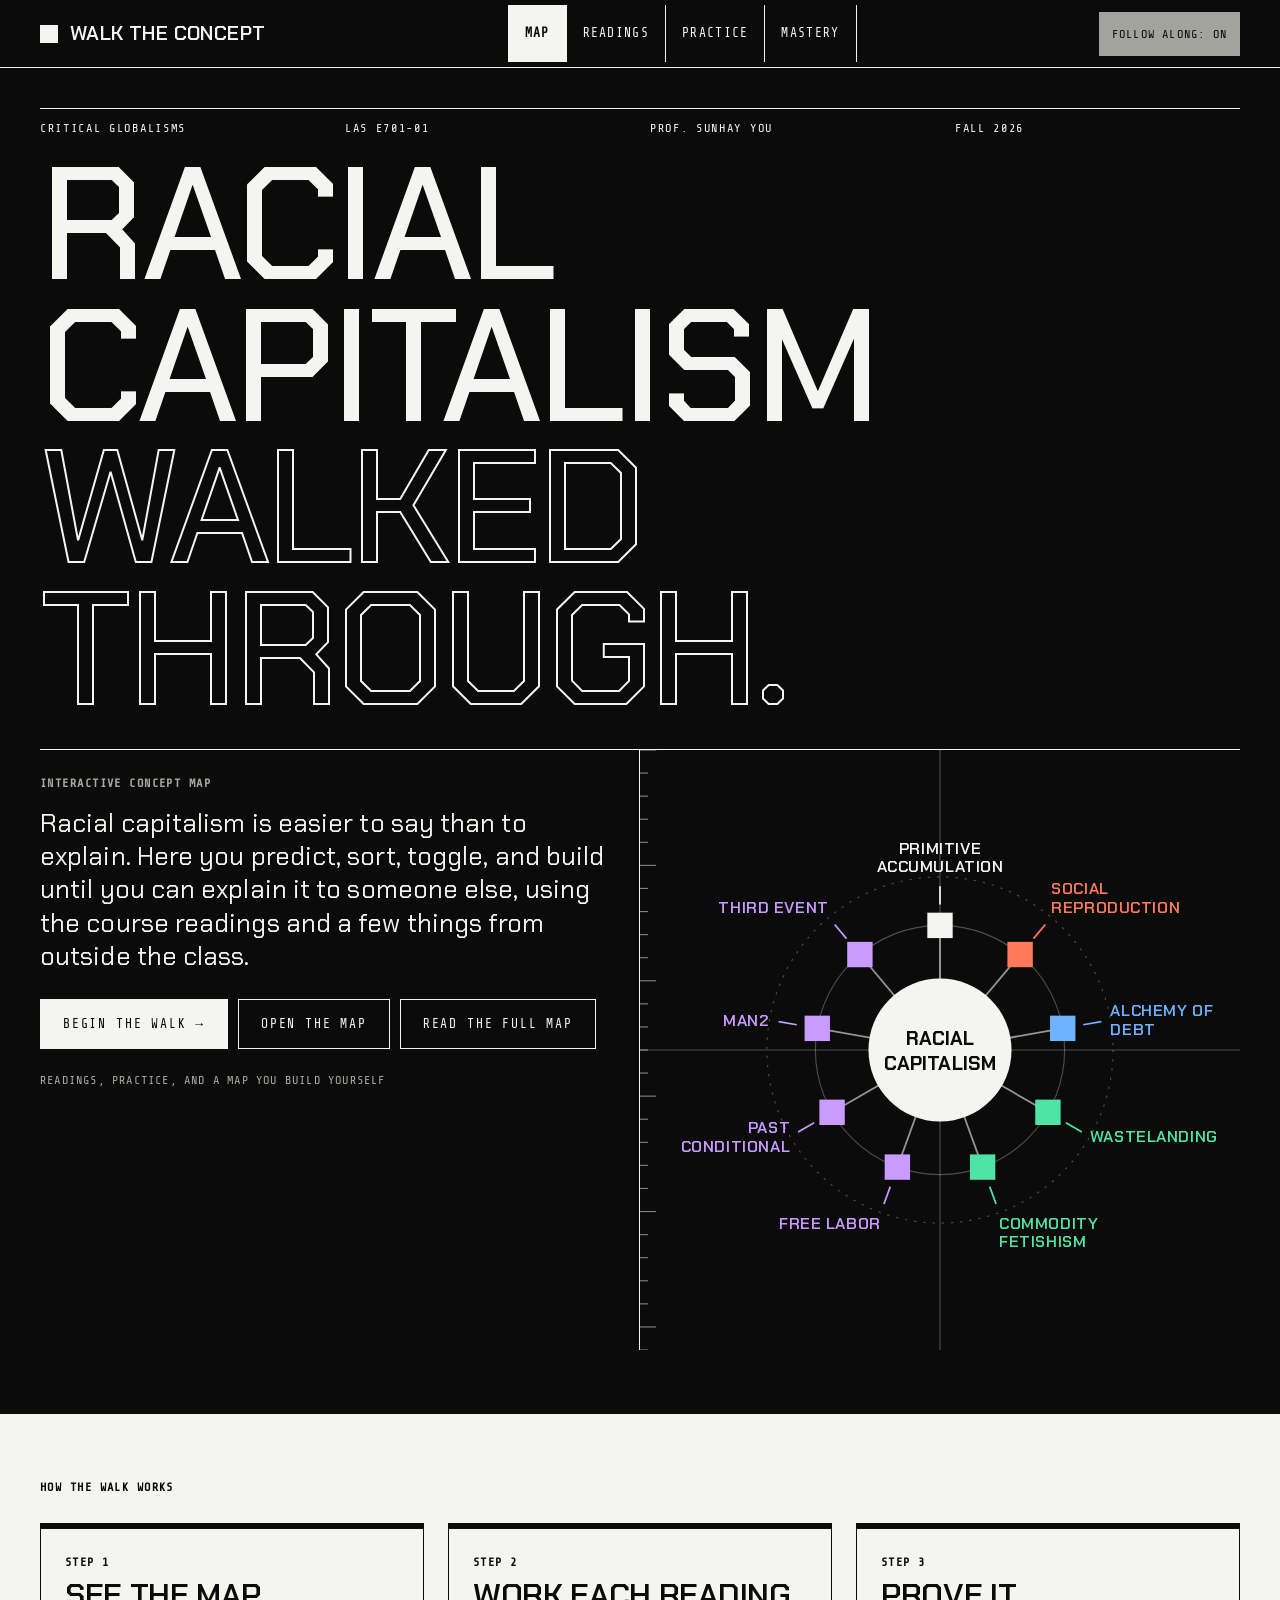
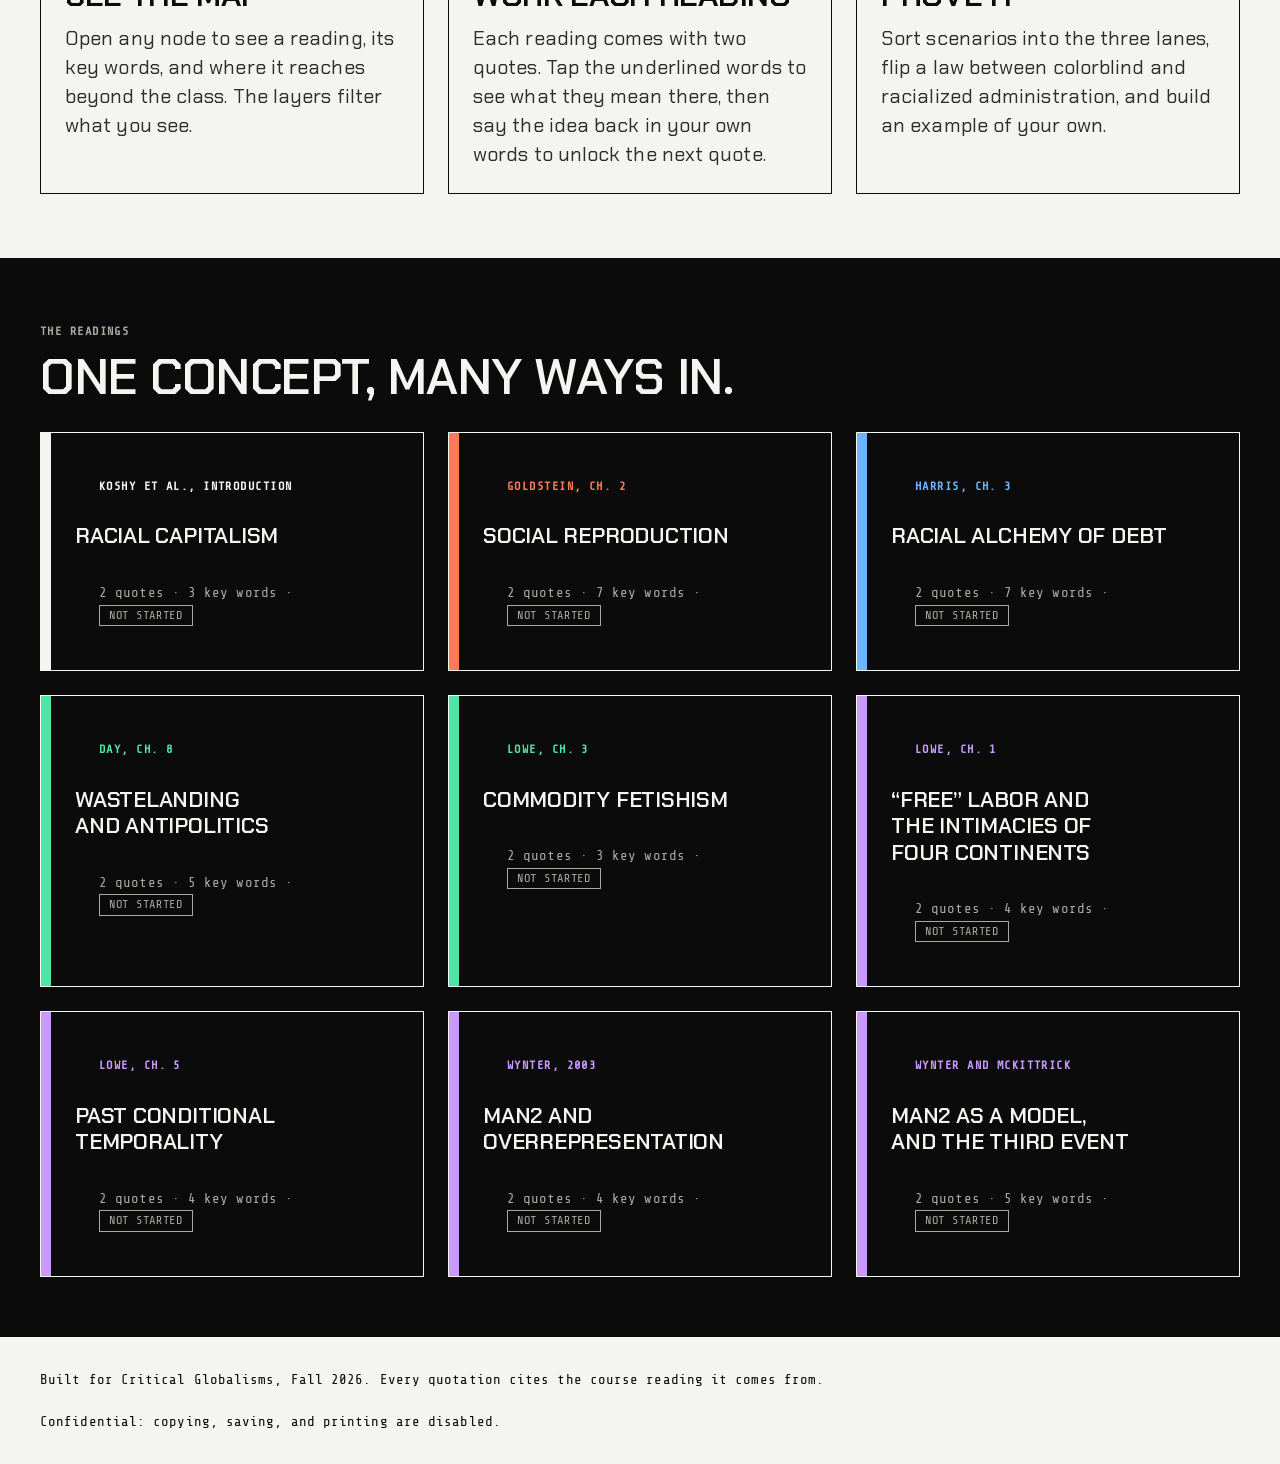
==== docs/index.html @ 7230ef7c "Start fresh on every visit: session-only progress, cache-busted assets Co-Authored-By: Claude Sonnet" ====
<!doctype html>
<html lang="en">
<head>
<meta charset="utf-8">
<meta name="viewport" content="width=device-width,initial-scale=1">
<title>Walk the Concept: Racial Capitalism</title>
<meta name="robots" content="noindex,nofollow,noarchive">
<meta http-equiv="Cache-Control" content="no-cache, must-revalidate">
<meta name="description" content="An interactive concept map of racial capitalism across the readings from Critical Globalisms.">
<link rel="preconnect" href="https://fonts.googleapis.com">
<link rel="preconnect" href="https://fonts.gstatic.com" crossorigin>
<link href="https://fonts.googleapis.com/css2?family=Chakra+Petch:wght@400;500;600;700&family=Share+Tech+Mono&display=swap" rel="stylesheet">
<link rel="stylesheet" href="styles.css?v=202610191956">
</head>
<body>
<a class="skip" href="#main">Skip to content</a>
<div id="app"></div>
<div id="popwrap"></div>
<script src="data.js?v=202610191956"></script>
<script src="app.js?v=202610191956"></script>
</body>
</html>
---- docs/styles.css ----
:root{
  --bg:#F3EFE6; --ink:#1F1B16; --muted:#6B655B; --card:#FDFBF6; --rule:#D8D0BF; --gold:#D9CBB0;
  --reproduced:#A8432D; --renewed:#1F4E79; --hidden:#2F6B57; --natural:#5B3A66; --concept:#1F1B16;
  --serif:'Newsreader',Georgia,'Times New Roman',serif; --sans:'Inter',system-ui,-apple-system,'Segoe UI',sans-serif;
}
*{box-sizing:border-box}
html{scroll-behavior:smooth}
body{margin:0;background:var(--bg);color:var(--ink);font-family:var(--serif);font-size:19px;line-height:1.55;-webkit-font-smoothing:antialiased}
button{font-family:var(--sans);cursor:pointer}
a{color:inherit}
.label{font-family:var(--sans);font-weight:600;font-size:12px;letter-spacing:.1em;text-transform:uppercase;color:var(--muted)}
.muted{color:var(--muted)}
.sans{font-family:var(--sans)}
.wrap{max-width:1360px;margin:0 auto;padding:0 40px}

/* nav */
.nav{display:flex;align-items:center;justify-content:space-between;gap:24px;padding:20px 40px;max-width:1360px;margin:0 auto}
.logo{display:flex;align-items:center;gap:12px;font-weight:600;font-size:26px;text-decoration:none;color:var(--ink)}
.logo i{width:24px;height:24px;border-radius:50%;background:var(--ink);display:block}
.links{display:flex;gap:34px;font-family:var(--sans);font-weight:500;font-size:16px}
.links a{text-decoration:none;padding-bottom:5px;border-bottom:3px solid transparent;color:var(--ink)}
.links a.on{font-weight:600;border-bottom-color:var(--ink)}
.prog{display:flex;align-items:center;gap:10px;font-family:var(--sans);font-weight:500;font-size:14px;color:var(--muted)}
.prog .bar{width:110px;height:8px;border-radius:8px;background:var(--rule);overflow:hidden}
.prog .bar b{display:block;height:100%;background:var(--ink);border-radius:8px;transition:width .4s}
.byline{background:var(--rule)}
.byline .in{max-width:1360px;margin:0 auto;padding:12px 40px;display:flex;justify-content:space-between;gap:20px;flex-wrap:wrap;font-family:var(--sans);font-size:13px;color:var(--muted)}
.byline .in span:first-child{font-weight:600;letter-spacing:.1em;text-transform:uppercase}

/* buttons, pills */
.btn{display:inline-flex;align-items:center;justify-content:center;gap:8px;padding:13px 24px;border-radius:100px;border:2px solid var(--ink);background:var(--ink);color:var(--bg);font-weight:600;font-size:15px;text-decoration:none;transition:transform .15s,opacity .15s}
.btn:hover{transform:translateY(-1px)}
.btn.out{background:transparent;color:var(--ink)}
.btn[disabled]{background:var(--rule);border-color:var(--rule);color:var(--muted);cursor:not-allowed;transform:none}
.btn.small{padding:9px 16px;font-size:14px}
.pill{display:inline-flex;align-items:center;gap:6px;padding:5px 12px;border-radius:100px;font-family:var(--sans);font-weight:500;font-size:13px;border:1px solid currentColor;background:color-mix(in srgb,currentColor 12%,transparent);color:var(--muted);white-space:nowrap;line-height:1.3}
.pill.solid{background:currentColor}
.pill.solid span{color:#fff}
button.pill{cursor:pointer}
.c-concept{color:var(--concept)}.c-reproduced{color:var(--reproduced)}.c-renewed{color:var(--renewed)}.c-hidden{color:var(--hidden)}.c-natural{color:var(--natural)}
.tag{display:inline-flex;align-items:center;gap:6px;padding:4px 11px;border-radius:100px;font-family:var(--sans);font-weight:500;font-size:12px;color:var(--renewed);background:#E3EAF1;border:1px solid #B9C9DA}
.tag::before{content:'';width:7px;height:7px;border-radius:50%;background:currentColor}

/* generic */
main{min-height:60vh}
.page-h{font-size:clamp(40px,6vw,76px);line-height:1.04;font-weight:600;margin:0}
h2.sec{font-size:clamp(30px,4vw,50px);font-weight:600;line-height:1.1;margin:0}
.card{background:var(--card);border:1px solid var(--rule);border-radius:10px}
.stripe{border-left:8px solid var(--c,#999);border-radius:6px}
footer{background:var(--ink);color:var(--gold);font-family:var(--sans);font-size:14px;padding:32px 0;margin-top:60px}
footer .wrap{display:flex;justify-content:space-between;gap:20px;flex-wrap:wrap}

/* home */
.hero{display:grid;grid-template-columns:1.1fr .9fr;gap:60px;align-items:center;padding:50px 0 70px}
.hero h1{font-size:clamp(48px,7vw,92px);line-height:1;font-weight:600;margin:14px 0 24px}
.hero p.lead{font-size:26px;line-height:1.4;color:var(--muted);margin:0 0 30px;max-width:640px}
.hero .cta{display:flex;gap:14px;flex-wrap:wrap}
.how{background:var(--card);padding:60px 0}
.steps{display:grid;grid-template-columns:repeat(3,1fr);gap:26px;margin-top:26px}
.step{background:var(--bg);border-radius:10px;padding:28px;border-top:6px solid var(--c)}
.step h3{font-size:32px;margin:6px 0 10px;line-height:1.15}
.step p{margin:0;color:var(--muted);font-size:20px;line-height:1.45}
.rgrid{display:grid;grid-template-columns:repeat(3,1fr);gap:22px;margin-top:28px}
.rcard{display:flex;text-decoration:none;color:inherit;background:var(--card);border:1px solid var(--rule);border-radius:8px;overflow:hidden;transition:transform .15s,box-shadow .15s}
.rcard:hover{transform:translateY(-2px);box-shadow:0 10px 26px rgba(0,0,0,.08)}
.rcard i{width:10px;background:var(--c);flex:none}
.rcard div{padding:22px 24px}
.rcard h3{font-size:25px;line-height:1.2;margin:6px 0 10px}

/* mini map art */
.art{aspect-ratio:1;position:relative;background:var(--card);border:1px solid var(--rule);border-radius:14px;overflow:hidden}
.art svg{width:100%;height:100%;display:block}

/* map explorer */
.explorer{display:grid;grid-template-columns:260px 1fr 380px;border-top:1px solid var(--rule);min-height:820px}
.side,.panel{background:var(--card);padding:26px;display:flex;flex-direction:column;gap:16px}
.side{border-right:1px solid var(--rule)}
.panel{border-left:1px solid var(--rule)}
.toggle{display:flex;align-items:center;gap:12px;font-family:var(--sans);font-weight:500;font-size:15px;cursor:pointer;user-select:none}
.toggle input{appearance:none;width:22px;height:22px;border:2px solid var(--ink);border-radius:5px;display:grid;place-content:center;margin:0;cursor:pointer;background:transparent}
.toggle input:checked{background:var(--ink)}
.toggle input:checked::after{content:'\2713';color:var(--bg);font-size:13px;font-weight:700}
.search{width:100%;padding:11px 14px;border:1px solid var(--rule);border-radius:8px;background:var(--bg);font-family:var(--sans);font-size:15px}
.legend{display:flex;flex-direction:column;gap:10px;font-family:var(--sans);font-size:14px}
.legend span{display:flex;align-items:center;gap:10px}
.legend i{width:14px;height:14px;border-radius:50%;background:var(--c)}
.tip{background:rgba(217,203,176,.35);border-radius:8px;padding:16px;font-family:var(--sans);font-size:13.5px;line-height:1.5}
.graph{position:relative;padding:20px;display:flex;align-items:center;justify-content:center}
.gbox{position:relative;width:100%;max-width:800px;aspect-ratio:1}
.gbox svg{position:absolute;inset:0;width:100%;height:100%}
.gnode{position:absolute;transform:translate(-50%,-50%);border-radius:50%;border:0;color:#fff;font-weight:600;font-size:12px;line-height:1.15;text-align:center;display:grid;place-content:center;cursor:pointer;background:var(--c);transition:transform .15s,box-shadow .15s;font-family:var(--sans);padding:0}
.gnode.read{width:8.2%;aspect-ratio:1}
.gnode:hover{transform:translate(-50%,-50%) scale(1.14)}
.gnode.sel{box-shadow:0 0 0 6px rgba(255,255,255,.9),0 0 0 9px var(--c);transform:translate(-50%,-50%) scale(1.25)}
.gnode.dim{opacity:.35}
.gcore{position:absolute;left:50%;top:50%;width:19%;aspect-ratio:1;transform:translate(-50%,-50%);border-radius:50%;background:var(--ink);color:var(--bg);display:grid;place-content:center;text-align:center;font-weight:600;font-size:clamp(14px,2vw,24px);line-height:1.15}
.gkey{position:absolute;padding:5px 13px;border-radius:100px;border:2px solid var(--c);background:var(--card);color:var(--c);font-family:var(--sans);font-weight:500;font-size:clamp(11px,1.15vw,14px);white-space:nowrap;cursor:pointer;transition:background .15s}
.gkey.sel{background:var(--c);color:#fff}
.gkey.hit{outline:3px solid var(--gold);outline-offset:2px}
.gkey:hover{background:color-mix(in srgb,var(--c) 14%,var(--card))}
.gkey.sel:hover{background:var(--c)}
.gout{position:absolute;transform:translate(-50%,-50%);width:3.8%;aspect-ratio:1;border-radius:50%;border:2px dashed var(--c);background:var(--card);color:var(--c);font-family:var(--sans);font-weight:600;font-size:13px;display:grid;place-content:center;cursor:pointer;padding:0}
.gout.small{width:1.9%;border-width:1.5px;opacity:.7;cursor:default}
.gtip{position:absolute;z-index:6;width:min(300px,60%);background:var(--ink);color:var(--bg);border-radius:10px;padding:14px 16px;pointer-events:none;opacity:0;transition:opacity .12s;font-size:15px;line-height:1.4}
.gtip.on{opacity:1}
.gtip .label{color:var(--gold)}
.gtip em{display:block;margin:6px 0}
.gleg{font-family:var(--sans);font-size:12.5px;color:var(--muted);position:absolute;left:20px;bottom:12px;right:20px}
.panel h2{font-size:34px;line-height:1.12;margin:0;font-weight:600}
.panel .def{color:var(--muted);font-size:18px;line-height:1.45;margin:0}
.q{margin:0;padding:14px 16px;border:1px solid color-mix(in srgb,var(--c) 45%,transparent);border-radius:6px;background:var(--bg);color:var(--c);font-style:italic;font-size:17px;line-height:1.45}
.q cite{display:block;font-style:normal;font-family:var(--sans);font-size:12.5px;color:var(--muted);margin-top:6px}
.chips{display:flex;flex-wrap:wrap;gap:8px}
.out{display:flex;gap:12px;align-items:flex-start}
.out b{flex:none;width:28px;height:28px;border-radius:50%;border:2px dashed var(--c);color:var(--c);font-family:var(--sans);font-size:13px;display:grid;place-content:center}
.out strong{font-family:var(--sans);font-size:15px;display:block}
.out span{font-family:var(--sans);font-size:13px;color:var(--muted);line-height:1.4;display:block}
.panel .row{display:flex;gap:10px;flex-wrap:wrap}
.panel .row .btn{flex:1;white-space:nowrap}

/* popover */
.pop{position:fixed;z-index:50;max-width:340px;background:var(--ink);color:var(--bg);border-radius:12px;padding:18px 20px;box-shadow:0 18px 40px rgba(0,0,0,.3);font-size:18px;line-height:1.4}
.pop .label{color:var(--gold);display:block;margin-bottom:6px}
.pop button{margin-top:12px}

/* reading walkthrough */
.walk{display:grid;grid-template-columns:290px 1fr 360px;border-top:1px solid var(--rule)}
.stepper{background:var(--card);border-right:1px solid var(--rule);padding:26px;display:flex;flex-direction:column;gap:6px}
.stepper a{display:flex;align-items:center;gap:12px;padding:9px 10px;border-radius:8px;text-decoration:none;font-family:var(--sans);font-size:15px;color:var(--muted)}
.stepper a.on{background:var(--bg);color:var(--ink);font-weight:600}
.stepper i{flex:none;width:26px;height:26px;border-radius:50%;border:2px solid var(--c);display:grid;place-content:center;font-style:normal;font-size:12px;font-weight:600;color:var(--c)}
.stepper i.done{background:var(--c);color:#fff}
.wmain{padding:44px 48px;display:flex;flex-direction:column;gap:24px}
.wmain h1{font-size:clamp(34px,4.4vw,52px);line-height:1.1;margin:0;font-weight:600}
.qcard{padding:36px;border:2px solid var(--c);background:var(--card);border-radius:12px;display:flex;flex-direction:column;gap:20px}
.qcard .qt{font-size:clamp(24px,2.8vw,34px);line-height:1.42;font-style:italic;margin:0}
.qcard .qt button.w{font:inherit;font-weight:600;color:var(--c);background:transparent;border:0;border-bottom:2px solid var(--c);padding:0 1px;cursor:pointer;border-radius:2px}
.qcard .qt button.w:hover{background:color-mix(in srgb,var(--c) 14%,transparent)}
.qcard .qt button.w.done{background:color-mix(in srgb,var(--c) 18%,transparent)}
.say{padding:28px;background:var(--card);border:1px solid var(--rule);border-radius:12px;display:flex;flex-direction:column;gap:14px}
textarea,.field{width:100%;font-family:var(--serif);font-size:20px;line-height:1.45;padding:16px 18px;background:var(--bg);border:1px solid var(--rule);border-radius:8px;color:var(--ink);resize:vertical;min-height:90px}
textarea:focus,.field:focus,.search:focus{outline:2px solid var(--ink);outline-offset:1px}
.fb{font-family:var(--sans);font-size:14px;line-height:1.45;padding:10px 14px;border-radius:8px}
.fb.ok{background:#E3F0E9;color:#1d5a42}
.fb.no{background:#F7E7E2;color:#8a3520}
.fb.hint{background:var(--bg);color:var(--muted)}
.rail{background:var(--card);border-left:1px solid var(--rule);padding:26px;display:flex;flex-direction:column;gap:16px}
.kw{display:flex;gap:12px;align-items:flex-start;text-align:left;background:none;border:0;padding:0;color:inherit;font:inherit;cursor:pointer;width:100%}
.kw b{flex:none;width:24px;height:24px;border-radius:50%;border:2px solid var(--c);margin-top:3px;display:grid;place-content:center;color:#fff;font-size:12px;font-family:var(--sans)}
.kw b.on{background:var(--c)}
.kw strong{font-family:var(--sans);font-size:15px;display:block}
.kw span{font-family:var(--sans);font-size:13px;color:var(--muted);line-height:1.4;display:block}
.talks{display:flex;flex-direction:column;gap:8px}
.talks a{padding:12px 14px;border-radius:8px;background:var(--bg);text-decoration:none;font-family:var(--sans);font-size:14px;border-left:5px solid var(--c)}

/* examples */
.ex{display:flex;flex-direction:column;gap:12px;padding:26px 26px 28px;background:var(--card);border-radius:6px;border:1px solid var(--rule);border-left:8px solid var(--c)}
.ex h3{font-size:28px;line-height:1.15;margin:0;font-weight:600}
.ex p{margin:0;font-size:18.5px;line-height:1.5}
.ex img{width:100%;border-radius:6px;display:block;max-height:340px;object-fit:cover}
.ex .cap{font-family:var(--sans);font-size:12.5px;color:var(--muted)}
.ex blockquote{margin:0;font-style:italic;color:var(--c);font-size:18px;line-height:1.45}
.ex blockquote cite{font-style:normal;font-family:var(--sans);font-size:12.5px;color:var(--muted);display:block;margin-top:4px}

/* full map */
.fm-top{padding:48px 0 30px}
.fm-top h1{font-size:clamp(52px,7.5vw,92px);line-height:1;margin:12px 0 26px;font-weight:600}
.fm-grid{display:grid;grid-template-columns:1fr 1fr;gap:48px}
.fm-grid p{margin:0 0 14px}
.fm-grid .iq{font-style:italic;font-size:19.5px;line-height:1.45}
.jump{display:flex;gap:8px;flex-wrap:wrap;align-items:center;margin-top:24px}
.flow{text-align:center;padding:24px 0 6px}
.flow svg{width:100%;height:92px;display:block}
.lanes{display:grid;grid-template-columns:repeat(3,1fr);gap:28px;align-items:start}
.lane{display:flex;flex-direction:column;gap:20px}
.lane>header h3{font-family:var(--sans);font-size:20px;letter-spacing:.12em;text-transform:uppercase;margin:0;color:var(--c)}
.lane>header p{font-style:italic;font-size:24px;line-height:1.25;margin:6px 0 0}
.rc{background:var(--card);border:1px solid var(--rule);border-left:8px solid var(--c);border-radius:6px;padding:24px;display:flex;flex-direction:column;gap:12px}
.rc h4{font-size:27px;line-height:1.18;margin:0;font-weight:600}
.rc .s{font-family:var(--sans);font-size:13px;color:var(--muted);line-height:1.4}
.rc .qq{font-style:italic;color:var(--c);font-size:18px;line-height:1.45;margin:0}
.rc .qq cite{font-style:normal;font-family:var(--sans);font-size:12.5px;color:var(--muted)}
.rc p.b{margin:0;font-size:18px;line-height:1.45}
.band{padding:56px 0 20px}
.band .two{display:grid;grid-template-columns:1fr 1fr;gap:28px;margin-top:22px;align-items:start}
.limits{background:var(--ink);color:var(--bg);border-radius:8px;padding:28px 32px;margin-top:28px;font-size:19px;line-height:1.5}
.limits p{margin:8px 0}
.cited{background:var(--card);border:1px solid var(--rule);border-radius:8px;padding:30px 36px;margin-top:40px}
.cited p{margin:8px 0;font-size:16.5px;line-height:1.45}
.sect-anchor{scroll-margin-top:20px}

/* practice */
.tabs{display:flex;gap:10px;flex-wrap:wrap;margin:6px 0 16px}
.tabs a{padding:10px 22px;border-radius:100px;border:2px solid var(--ink);text-decoration:none;font-family:var(--sans);font-weight:600;font-size:15px}
.tabs a.on{background:var(--ink);color:var(--bg)}
.sortgrid{display:grid;grid-template-columns:340px 1fr;gap:28px;margin-top:26px}
.deck{display:flex;flex-direction:column;gap:14px;min-height:120px}
.scen{background:var(--card);border:1px solid var(--rule);border-radius:10px;padding:18px 20px;cursor:grab;user-select:none;font-size:18px;line-height:1.4}
.scen:active{cursor:grabbing}
.scen.sel{outline:3px solid var(--ink)}
.scen.drag{opacity:.4}
.scen img{width:100%;border-radius:6px;margin-top:10px;display:block;max-height:170px;object-fit:cover}
.zones{display:grid;grid-template-columns:repeat(3,1fr);gap:16px}
.zone{border:2px dashed var(--c);border-radius:12px;padding:20px;min-height:340px;background:color-mix(in srgb,var(--c) 6%,transparent);display:flex;flex-direction:column;gap:12px;transition:background .15s,border-color .15s}
.zone h3{font-family:var(--sans);font-size:16px;letter-spacing:.1em;text-transform:uppercase;color:var(--c);margin:0}
.zone p{font-style:italic;color:var(--c);margin:0;font-size:19px;line-height:1.3}
.zone.over{background:color-mix(in srgb,var(--c) 16%,transparent);border-style:solid;border-width:4px}
.zone .hint{border:1px dashed color-mix(in srgb,var(--c) 55%,transparent);border-radius:8px;padding:20px;text-align:center;font-family:var(--sans);font-size:13.5px;color:var(--c);font-style:normal}
.zone .scen{cursor:default;border-color:var(--c);border-width:2px}
.verdict{margin-top:26px;padding:30px;display:grid;grid-template-columns:1.1fr 1fr auto;gap:28px;background:var(--card);border:2px solid var(--c);border-radius:12px}
.verdict h3{font-size:32px;line-height:1.15;margin:6px 0 10px}
.conf{display:flex;gap:8px;align-items:center;flex-wrap:wrap;margin-top:12px}
.conf button{width:36px;height:36px;border-radius:50%;border:2px solid var(--ink);background:transparent;font-weight:600;font-size:14px}
.conf button.on{background:var(--ink);color:var(--bg)}
.flip{display:grid;grid-template-columns:480px 1fr;gap:34px;margin-top:20px}
.stack{display:flex;flex-direction:column;gap:20px}
.box{background:var(--card);border:1px solid var(--rule);border-radius:12px;padding:24px;display:flex;flex-direction:column;gap:12px}
.box.hot{border:2px solid var(--renewed)}
.opt{display:flex;align-items:center;gap:12px;padding:11px 14px;border:1px solid var(--rule);border-radius:8px;font-family:var(--sans);font-size:15px;cursor:pointer;background:var(--card)}
.opt.on{border:2px solid var(--renewed);background:#E3EAF1}
.opt input{accent-color:var(--renewed)}
.switch{display:flex;background:var(--rule);border-radius:100px;padding:5px}
.switch button{flex:1;border:0;background:transparent;border-radius:100px;padding:12px 8px;font-weight:500;font-size:15px;color:var(--muted)}
.switch button.on{background:var(--renewed);color:#fff;font-weight:600}
.dots{display:grid;grid-template-columns:repeat(12,1fr);gap:12px;max-width:560px}
.dots i{aspect-ratio:1;border-radius:50%;background:var(--rule);opacity:.55;transition:background .5s,opacity .5s,transform .5s;display:block}
.dots.enf i.hit{background:var(--renewed);opacity:1;transform:scale(1.06)}
.dots.wri i{background:var(--muted);opacity:.45}
.build{display:grid;grid-template-columns:1fr 440px;gap:34px;margin-top:20px}
.bstep{background:var(--card);border:1px solid var(--rule);border-radius:12px;padding:24px;display:flex;flex-direction:column;gap:14px}
.bstep h3{font-size:26px;margin:0;display:flex;gap:12px;align-items:center}
.bstep h3 b{width:30px;height:30px;border-radius:50%;background:var(--ink);color:var(--bg);font-family:var(--sans);font-size:14px;display:grid;place-content:center}
select.field{min-height:0;font-size:18px;font-family:var(--sans)}
input.field{min-height:0}
.check{display:flex;flex-direction:column;gap:14px}
.check li{list-style:none;display:flex;gap:12px;align-items:flex-start}
.check ul{margin:0;padding:0;display:flex;flex-direction:column;gap:14px}
.check b{flex:none;width:26px;height:26px;border-radius:50%;display:grid;place-content:center;font-family:var(--sans);font-size:13px;color:#fff;background:var(--hidden)}
.check b.no{background:transparent;border:2px solid var(--reproduced);color:var(--reproduced)}
.check strong{font-family:var(--sans);font-size:15px;display:block}
.check span{font-family:var(--sans);font-size:13px;color:var(--muted);line-height:1.4}
.check .no~div span{color:var(--reproduced)}

/* mastery */
.mgrid{display:grid;grid-template-columns:1.2fr 1fr;gap:24px;margin-top:26px}
table.mt{width:100%;border-collapse:collapse;font-family:var(--sans);font-size:15px}
table.mt th{font-size:12px;letter-spacing:.08em;text-transform:uppercase;color:var(--muted);text-align:center;padding:6px}
table.mt th:first-child{text-align:left}
table.mt td{padding:9px 6px;text-align:center}
table.mt td:first-child{text-align:left;font-weight:500}
table.mt td:first-child i{display:inline-block;width:10px;height:10px;border-radius:50%;background:var(--c);margin-right:10px}
.ck{display:inline-block;width:22px;height:22px;border-radius:50%;border:2px solid var(--c)}
.ck.on{background:var(--c)}
.ck.half{background:linear-gradient(90deg,var(--c) 50%,transparent 50%)}
.dark{background:var(--ink);color:var(--bg);border-radius:12px;padding:28px;display:flex;flex-direction:column;gap:14px}
.dark .label{color:var(--gold)}
.dark textarea{background:#2b2620;color:var(--bg);border-color:#3b342d}
.cal{display:flex;align-items:center;gap:14px;font-family:var(--sans);font-size:14px}
.cal .b{flex:none;width:110px;height:10px;background:var(--rule);border-radius:6px;overflow:hidden}
.cal .b i{display:block;height:100%;background:var(--ink)}

.print-only{display:none}
@media print{
  .nav,.links,.prog,.tabs,.btn,.jump,footer,.print-hide{display:none!important}
  body{background:#fff}
  .rc,.ex,.limits,.cited{break-inside:avoid}
  .print-only{display:block}
}
@media (max-width:1100px){
  .explorer,.walk{grid-template-columns:1fr}
  .side,.panel,.stepper,.rail{border:0}
  .lanes,.fm-grid,.band .two,.sortgrid,.zones,.flip,.build,.mgrid,.hero,.steps,.rgrid,.verdict{grid-template-columns:1fr}
  .wrap,.nav{padding-left:20px;padding-right:20px}
  .links{gap:18px}
  .wmain{padding:28px 20px}
}

.essay{background:var(--card);border:1px solid var(--rule);border-radius:10px;padding:40px 44px;margin-top:40px}
.essay .cols{column-count:2;column-gap:56px}
.essay .cols p{margin:0 0 18px;font-size:18.5px;line-height:1.55;break-inside:avoid-column}
@media (max-width:1100px){.essay .cols{column-count:1}.essay{padding:28px 22px}}
@media (max-width:700px){
  .nav{flex-wrap:wrap;gap:10px;padding:14px 20px}
  .logo{font-size:22px;white-space:nowrap}
  .links{order:3;width:100%;gap:18px;font-size:14px;justify-content:space-between}
  .prog{margin-left:auto}
  .prog .bar{width:60px}
  .gbox{min-width:0}
  .wrap{padding-left:16px;padding-right:16px}
}

.kt{font:inherit;color:inherit;background:transparent;border:0;border-bottom:2px dotted var(--natural);padding:0;cursor:pointer;font-weight:600}
.kt:hover{background:color-mix(in srgb,var(--natural) 14%,transparent)}
@media print{.kt{border-bottom:0;font-weight:600}}

/* ---- accessibility and responsive fixes (UI review) ---- */
.sr-only{position:absolute;width:1px;height:1px;margin:-1px;padding:0;overflow:hidden;clip:rect(0,0,0,0);white-space:nowrap;border:0}
.skip{position:absolute;left:12px;top:-60px;z-index:100;background:var(--ink);color:var(--bg);padding:12px 18px;border-radius:8px;font-family:var(--sans);font-weight:600;text-decoration:none}
.skip:focus{top:12px}
main:focus{outline:none}
:focus-visible{outline:3px solid var(--renewed);outline-offset:2px}
.btn:focus-visible,.pill:focus-visible,.pop :focus-visible,.limits :focus-visible,.dark :focus-visible{outline-color:#E8B923}
.pop:focus{outline:none}
::placeholder{color:#5D574D;opacity:1}
.byline .in{color:var(--ink)}
.byline .in span{color:var(--ink)}
.glist{display:none}
.glitem{display:flex;gap:12px;align-items:center;text-align:left;width:100%;padding:12px 14px;border:1px solid var(--rule);border-left:8px solid var(--c);border-radius:8px;background:var(--card);color:var(--ink);font-family:var(--sans);font-size:15px;min-height:56px}
.glitem i{display:none}
.glitem b{display:block;font-weight:600}
.glitem span{line-height:1.3;color:var(--muted)}
.glitem.sel{background:color-mix(in srgb,var(--c) 12%,var(--card));border-color:var(--c)}
.glitem.sel b{color:var(--c)}
.zone .btn.small{margin-top:auto;align-self:flex-start}
@media (prefers-reduced-motion:reduce){
  *,*::before,*::after{animation-duration:.01ms!important;transition-duration:.01ms!important;scroll-behavior:auto!important}
  html{scroll-behavior:auto}
}
@media (pointer:coarse),(max-width:1100px){
  button.pill,.btn.small{min-height:44px}
  .conf button{width:44px;height:44px}
  .links a{padding:12px 4px}
  .stepper a,.talks a,.toggle{min-height:44px}
  .search,select.field,input.field{min-height:44px}
  .gout{min-width:32px;min-height:32px}
}
@media (max-width:700px){
  .glist{display:flex;flex-direction:column;gap:10px;width:100%}
  .gbox,.gleg{display:none}
  .graph{padding:20px 16px}
}
@media (pointer:coarse),(max-width:1100px){
  .logo{min-height:44px}
  .links a{padding:12px 10px}
  .switch button,.kw{min-height:44px}
  table.mt td a{display:inline-block;padding:13px 0}
  .rcard,.tabs a{min-height:44px}
}

.glitem.dim{opacity:.4}
@media (max-width:700px){
  .graph{order:1}.panel{order:2}.side{order:3}
  .side .toggle,.side .tip,.side>.label:first-child{display:none}
}

/* =====================================================================
   WEB BRUTALISM THEME: black field, white hairlines, technical type.
   Loaded last, so it overrides the earlier soft theme.
   ===================================================================== */
:root{
  --bg:#141413; --ink:#F4F4F0; --muted:#A9A9A1; --card:#141413; --rule:rgba(244,244,240,.55); --gold:#C9C9C0;
  --reproduced:#FF7A59; --renewed:#6DB3FF; --hidden:#4FE3A5; --natural:#C99BFF; --concept:#F4F4F0;
  --serif:'Chakra Petch',system-ui,-apple-system,'Segoe UI',sans-serif;
  --sans:'Share Tech Mono',ui-monospace,'SF Mono',Menlo,Consolas,monospace;
  --mono:'Share Tech Mono',ui-monospace,'SF Mono',Menlo,Consolas,monospace;
}
body{font-size:17px;line-height:1.55;letter-spacing:.005em;background:var(--bg);color:var(--ink)}
.inv{--bg:#F4F4F0;--ink:#0B0B0B;--card:#F4F4F0;--muted:#46463F;--rule:#0B0B0B;--gold:#0B0B0B;background:#F4F4F0;color:#0B0B0B}
*,*::before,*::after{border-radius:0!important}
.gcore,.gout{border-radius:50%!important}
/* type */
h1,h2,h3,h4,.page-h,.sec,.logo,.mega{font-weight:600;text-transform:uppercase;letter-spacing:-.01em}
.label,.sans,.pill,.tag,.btn,.links,.tabs a,.stepper a,.talks a,.kw span,.kw strong,.fb,.opt,.toggle,.search,.gleg,.legend,.tip,.cal,.byline .in,footer,table.mt,.zone h3,.conf button,.out strong,.out span,.check strong,.check span{font-family:var(--mono)}
.label{font-size:12px;letter-spacing:.14em;color:var(--muted)}
em,cite,i{font-style:normal}
.q,.qq,.ex blockquote,.qcard .qt,.hint,.verdict .q,.lane>header p,.hero .lead,.fm-top .iq,.iq,.rcard h3,.step p,.essay p,.limits,.rc .qq{font-style:normal}
.q,.qq,.ex blockquote,.rc .qq{font-family:var(--mono);font-size:15.5px;line-height:1.55}
/* nav */
.nav{border-bottom:1px solid var(--ink);max-width:none;padding:0 40px}
.logo{font-size:20px;letter-spacing:.02em;padding:18px 0}
.logo i{border-radius:0;width:18px;height:18px;background:var(--ink)}
.links{gap:0}
.links a{border-bottom:0;padding:18px 16px;font-size:13px;letter-spacing:.14em;text-transform:uppercase;border-left:1px solid var(--ink)}
.links a:last-child{border-right:1px solid var(--ink)}
.links a.on{background:var(--ink);color:var(--bg)}
.links a:hover:not(.on){background:rgba(244,244,240,.14)}
.byline{background:var(--ink)}
.byline .in{color:#0B0B0B;max-width:none;font-size:12px;letter-spacing:.14em;text-transform:uppercase}
.byline .in span{color:#0B0B0B}
/* buttons, chips */
.btn{border:1px solid var(--ink);background:var(--ink);color:var(--bg);font-weight:400;font-size:13px;letter-spacing:.14em;text-transform:uppercase;padding:14px 22px;transition:none}
.btn:hover{transform:none;background:var(--bg);color:var(--ink)}
.btn.out{background:transparent;color:var(--ink)}
.btn.out:hover{background:var(--ink);color:var(--bg)}
.btn[disabled]{background:transparent;border:1px dashed var(--muted);color:var(--muted)}
.pill{font-size:12px;letter-spacing:.06em;text-transform:uppercase;padding:6px 10px;border:1px solid currentColor;background:transparent}
.pill.solid{background:currentColor}
.pill.solid span{color:#0B0B0B}
button.pill:hover{background:color-mix(in srgb,currentColor 22%,transparent)}
.tag{border:1px solid currentColor;background:transparent;color:var(--renewed);font-size:11px;letter-spacing:.1em;text-transform:uppercase}
.tag::before{border-radius:0}
.inv .pill{color:#0B0B0B}
/* surfaces */
.card,.rcard,.rc,.ex,.step,.say,.box,.bstep,.verdict,.zone,.scen,.q,.qcard,.stepper,.rail,.side,.panel,.cited,.essay,.glitem,.tip,.talks a,.opt,.search,.field,textarea,select.field{background:transparent;border-color:var(--ink)}
.card,.rcard,.step,.say,.box,.bstep,.verdict,.qcard,.cited,.essay,.glitem{border:1px solid var(--ink)}
.rc,.ex{border:1px solid var(--ink);border-left:8px solid var(--c)}
.stepper,.rail,.side,.panel{border-color:var(--ink)}
.explorer,.walk{border-top:1px solid var(--ink)}
.qcard{border:2px solid var(--c)}
.rcard:hover{transform:none;box-shadow:none;background:rgba(244,244,240,.08)}
.step{border-top:6px solid var(--ink)}
.how{background:var(--ink);color:#0B0B0B}
.how .label,.how .step p{color:#2c2c28}
.how .step{background:#F4F4F0;border:1px solid #0B0B0B;border-top:6px solid #0B0B0B;color:#0B0B0B}
.how .step h3{color:#0B0B0B}
.how .label{color:#0B0B0B}
.limits{background:var(--ink);color:#0B0B0B;border-radius:0;font-family:var(--serif)}
.limits .label{color:#0B0B0B!important}
.dark{background:var(--ink);color:#0B0B0B}
.dark .label{color:#0B0B0B}
.dark textarea{background:#F4F4F0;color:#0B0B0B;border:1px solid #0B0B0B}
.dark .pill{color:#0B0B0B!important}
.dark .pill span{color:#0B0B0B!important}
.dark .pill.solid{background:#0B0B0B}
.dark .pill.solid span{color:#F4F4F0!important}
footer{background:var(--ink);color:#0B0B0B;border-top:0}
.pop{background:var(--ink);color:#0B0B0B;border-radius:0;box-shadow:8px 8px 0 rgba(244,244,240,.25)}
.pop .label{color:#0B0B0B}
.pop .btn{background:#0B0B0B!important;color:#F4F4F0!important;border-color:#0B0B0B!important}
.gtip{background:var(--ink);color:#0B0B0B;border-radius:0;font-family:var(--mono);font-size:13px}
.gtip .label{color:#0B0B0B}
/* hero */
.hero2{padding:34px 0 70px}
.metarow{display:grid;grid-template-columns:repeat(4,1fr);gap:20px;border-top:1px solid var(--ink);padding-top:10px;font-family:var(--mono);font-size:12px;letter-spacing:.14em;text-transform:uppercase}
.mega{font-size:clamp(54px,12.6vw,200px);line-height:.88;font-weight:500;margin:16px 0 28px;letter-spacing:-.025em}
.mega .outline{color:transparent;-webkit-text-stroke:2px var(--ink)}
.hero-grid{display:grid;grid-template-columns:1fr 1fr;gap:0;border-top:1px solid var(--ink)}
.hcopy{padding:24px 28px 24px 0;border-right:1px solid var(--ink)}
.hero .lead,.hcopy .lead{font-size:clamp(20px,2vw,28px);line-height:1.3;color:var(--ink);margin:14px 0 26px;font-weight:400;text-transform:none}
.hcopy .cta{display:flex;gap:10px;flex-wrap:wrap}
.hcopy .note{margin-top:22px;font-size:12px;letter-spacing:.1em;text-transform:uppercase}
.art{background:transparent;border:0;border-radius:0;aspect-ratio:1;position:relative}
.art svg{width:100%;height:100%}
/* map */
.gnode{color:#0B0B0B;font-family:var(--mono);font-weight:400;font-size:11px;letter-spacing:.02em;border-radius:0!important;text-transform:uppercase}
.gnode.sel{box-shadow:0 0 0 3px var(--bg),0 0 0 6px var(--c)}
.gcore{background:var(--ink);color:#0B0B0B;border-radius:50%;font-family:var(--serif);font-weight:700;text-transform:uppercase}
.gkey{border-radius:0;background:var(--bg);font-family:var(--mono);text-transform:uppercase;letter-spacing:.04em;border:1px solid var(--c)}
.gkey.sel{color:#0B0B0B}
.gkey.hit{outline:2px solid var(--ink)}
.gout{background:var(--bg);border:1px dashed var(--c);border-radius:50%}
.glitem{border-left:8px solid var(--c);font-family:var(--mono)}
.glitem.sel{background:var(--ink);color:#0B0B0B}
.glitem.sel b,.glitem.sel span{color:#0B0B0B}
.legend i{border-radius:0}
.tip{border:1px dashed var(--ink);background:transparent}
.toggle input{border:2px solid var(--ink);border-radius:0!important}
.toggle input:checked{background:var(--ink)}
.toggle input:checked::after{color:#0B0B0B}
/* walk, quotes */
.stepper a.on{background:var(--ink);color:#0B0B0B}
.stepper i{border-radius:0!important;border:1px solid var(--c)}
.stepper i.done{background:var(--c);color:#0B0B0B}
.qcard .qt{font-family:var(--serif);font-weight:500;line-height:1.38}
.qcard .qt button.w{font-weight:700;border-bottom:3px solid var(--c)}
.qcard .qt button.w.done{background:color-mix(in srgb,var(--c) 28%,transparent)}
.kw b{border-radius:0!important;color:#0B0B0B}
.talks a{border-left:5px solid var(--c);border:1px solid var(--ink);border-left:5px solid var(--c)}
textarea,.field{font-family:var(--mono);font-size:15px;background:transparent;color:var(--ink);border:1px solid var(--ink)}
.fb{border:1px solid currentColor;background:transparent}
.fb.ok{color:var(--hidden);background:transparent}
.fb.no{color:var(--reproduced);background:transparent}
.fb.hint{color:var(--muted);background:transparent;border-style:dashed}
/* full map */
.fm-top h1{font-size:clamp(48px,9.6vw,150px);line-height:.9;font-weight:500;letter-spacing:-.02em}
.lane>header h3{font-size:18px}
.lane>header p{font-size:19px;font-family:var(--serif);text-transform:none}
.rc h4,.ex h3{font-weight:600;text-transform:uppercase;letter-spacing:0}
.rc .s,.ex .cap{font-family:var(--mono)}
.band,.fm-top{border-top:1px solid var(--ink)}
.essay{border:1px solid var(--ink)}
.kt{border-bottom:2px solid var(--natural);font-weight:600}
.flow svg rect,.flow svg polygon{fill:#F4F4F0}
img{filter:grayscale(1) contrast(1.15);transition:filter .2s}
img:hover{filter:none}
/* practice */
.tabs a{border:1px solid var(--ink);font-size:13px;letter-spacing:.14em;text-transform:uppercase}
.tabs a.on{background:var(--ink);color:#0B0B0B}
.zone{border:2px dashed var(--c);background:transparent}
.zone.over{background:color-mix(in srgb,var(--c) 18%,transparent);border-style:solid}
.zone .hint{border:1px dashed var(--c);color:var(--c)}
.scen{border:1px solid var(--ink)}
.scen.sel{outline:3px solid var(--ink)}
.verdict{border:2px solid var(--c)}
.conf button{border:1px solid var(--ink);color:var(--ink);border-radius:0!important;font-family:var(--mono)}
.conf button.on{background:var(--ink);color:#0B0B0B}
.opt{border:1px solid var(--ink);background:transparent}
.opt.on{border:2px solid var(--renewed);background:rgba(109,179,255,.12)}
.switch{background:transparent;border:1px solid var(--ink);padding:0}
.switch button{border-radius:0;color:var(--ink);border-right:1px solid var(--ink);background:transparent;font-family:var(--mono);text-transform:uppercase;letter-spacing:.08em;font-size:13px}
.switch button:last-child{border-right:0}
.switch button.on{background:var(--renewed);color:#0B0B0B}
.box.hot{border:2px solid var(--renewed)}
.dots i{border-radius:0;background:#3a3a37;opacity:1}
.dots.enf i.hit{background:var(--renewed);transform:none}
.dots.wri i{background:#6b6b66;opacity:1}
.check b{border-radius:0!important;background:var(--hidden);color:#0B0B0B}
.check b.no{background:transparent;color:var(--reproduced);border:2px solid var(--reproduced)}
.check .no~div span{color:var(--reproduced)}
.bstep h3 b{border-radius:0;background:var(--ink);color:#0B0B0B}
.ck{border-radius:0!important;border:2px solid var(--c)}
table.mt th{color:var(--muted)}
table.mt tr{border-bottom:1px solid rgba(244,244,240,.25)}
.cal .b{background:#3a3a37}
.cal .b i{background:var(--ink)}
.out b{border-radius:0!important}
::placeholder{color:#8f8f88}
.hero .lead,.step p{font-weight:400}
.rcard h3{font-size:22px;font-weight:600;text-transform:uppercase}
.rcard i{border-radius:0}
.prog{display:none}
@media (max-width:1100px){
  .metarow{grid-template-columns:1fr 1fr}
  .hero-grid{grid-template-columns:1fr}
  .hcopy{border-right:0;padding-right:0}
  .links a{padding:14px 10px}
  .nav{padding:0 20px}
}
@media (max-width:700px){
  .links a{border-left:0;border-right:0}
  .links{width:100%;border-top:1px solid var(--ink)}
  .nav{flex-wrap:wrap}
}
@media print{
  body{background:#fff;color:#000}
  .essay,.rc,.ex,.cited{border-color:#000}
  img{filter:none}
}

.gcore{width:23%;font-size:clamp(11px,1.4vw,18px);letter-spacing:0;line-height:1.1}
.gnode.read{width:9%}
.gnode{font-size:10px}
@media (max-width:700px){
  .mgrid>*{min-width:0}
  .mgrid .card{overflow-x:auto;padding:18px!important}
  table.mt th,table.mt td{padding:6px 2px;font-size:12px}
  table.mt th{letter-spacing:.02em;font-size:10px}
  table.mt td:first-child{word-break:break-word}
  .ck{width:18px;height:18px}
}

/* ===== follow-along highlight, confidentiality, image placement, layout refinements ===== */
:root{--bg:#0B0B0B;--card:#0B0B0B;--hl:#A3A39E;--s1:8px;--s2:16px;--s3:24px;--s4:40px;--s5:64px;--s6:96px}
.hw{border-radius:0}
.hw.hl{background:var(--hl);color:#0B0B0B!important;-webkit-box-decoration-break:clone;box-decoration-break:clone}
.fol-off .hw.hl{background:transparent;color:inherit!important}
.follow{font-family:var(--mono);font-size:12px;letter-spacing:.1em;text-transform:uppercase;background:transparent;color:var(--ink);border:1px solid var(--ink);padding:10px 12px;min-height:44px}
.follow:hover{background:var(--ink);color:#0B0B0B}
.follow[aria-pressed="true"]{background:var(--hl);color:#0B0B0B;border-color:var(--hl)}
body{-webkit-user-select:none;user-select:none;-webkit-touch-callout:none}
input,textarea,select{-webkit-user-select:text;user-select:text}
img{-webkit-user-drag:none;user-drag:none}
@media print{html,body{display:none!important}}
/* images: never cropped, shown whole at their own ratio */
.ex img,.scen img{width:auto;max-width:100%;height:auto;max-height:none;object-fit:contain;display:block;margin:0 auto;border:1px solid var(--ink)}
.ex .cap{margin-top:var(--s1)}
.scen img{margin-top:var(--s2)}
/* graphic-design refinements: measure, rag, tracking, rhythm, alignment */
p,li,td,.rc .qq,.q,.ex p,.ex blockquote,.essay p,.rc p.b{text-wrap:pretty;overflow-wrap:break-word}
h1,h2,h3,h4,.page-h,.sec,.mega,.lane>header p{text-wrap:balance}
.fm-top .iq,.hcopy .lead,.wmain>p,.essay p{max-width:68ch}
.links a{letter-spacing:.1em}
.label{letter-spacing:.12em}
.nav,.byline .in{padding-left:max(40px,calc((100% - 1360px)/2 + 40px));padding-right:max(40px,calc((100% - 1360px)/2 + 40px))}
.rc,.ex,.step,.say,.box,.bstep,.card{padding:var(--s3)}
.rc,.ex{gap:var(--s2)}
.band{padding:var(--s6) 0 var(--s4)}
.how{padding:var(--s5) 0}
.hero2{padding:var(--s4) 0 var(--s5)}
.rgrid,.steps,.lanes{gap:var(--s3)}
main>.wrap,.hero2{margin-bottom:0}
@media (max-width:1100px){.nav,.byline .in{padding-left:20px;padding-right:20px}}

.hwrap{display:block;min-width:0;overflow-wrap:break-word}

.terms{margin-top:var(--s5);padding-top:var(--s4);border-top:1px solid var(--ink)}
.tgrid{display:grid;grid-template-columns:repeat(3,1fr);gap:var(--s3)}
.tblock{border:1px solid var(--ink);border-left:8px solid var(--c);padding:var(--s3);display:flex;flex-direction:column;gap:var(--s2)}
.tq{border-top:1px dashed var(--muted);padding-top:var(--s2)}
.tq:first-of-type{border-top:0;padding-top:0}
.tcite{font-family:var(--mono);font-size:12px;letter-spacing:.1em;text-transform:uppercase;color:var(--muted);margin-bottom:var(--s1)}
.tq dt{font-family:var(--mono);font-size:13px;letter-spacing:.06em;text-transform:uppercase;color:var(--c);margin-top:var(--s1)}
.tq dd{margin:2px 0 var(--s1);font-size:16.5px;line-height:1.5}
@media (max-width:1100px){.tgrid{grid-template-columns:1fr}}

.byline .in{justify-content:flex-end}
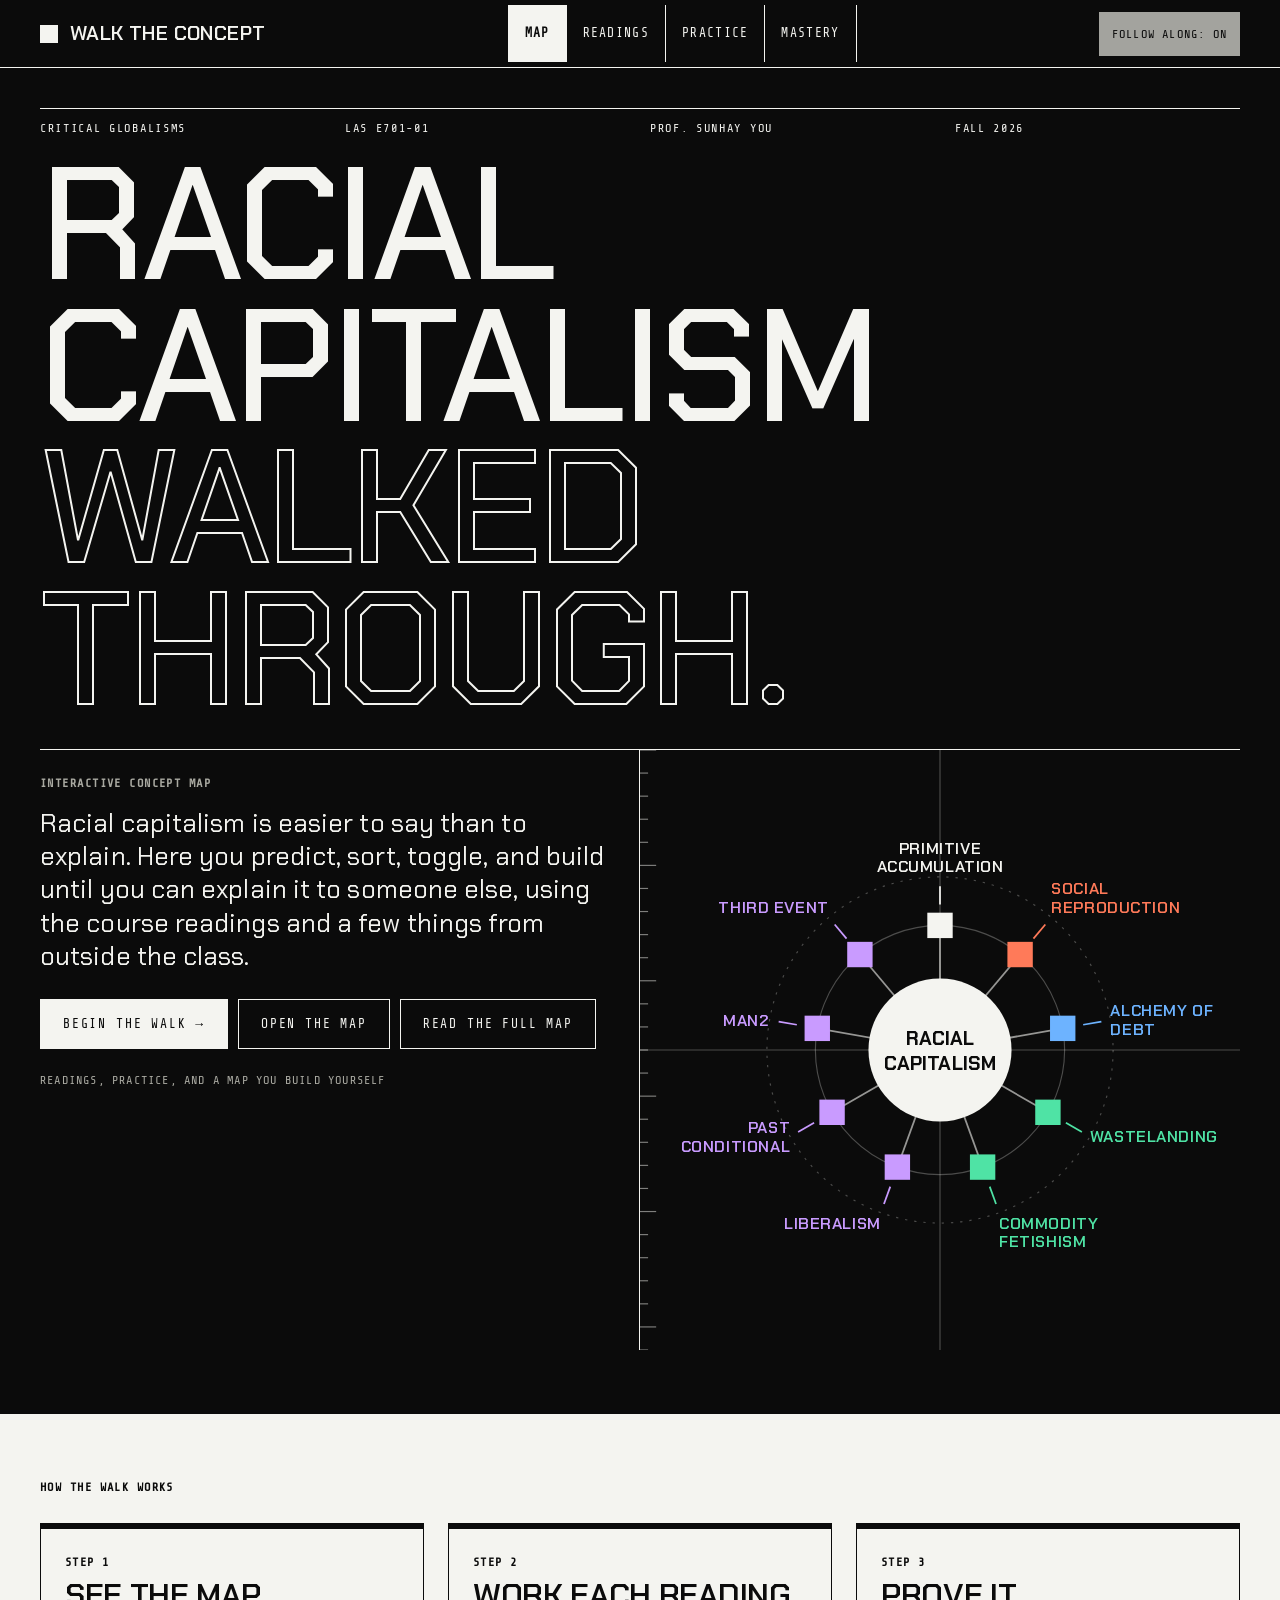
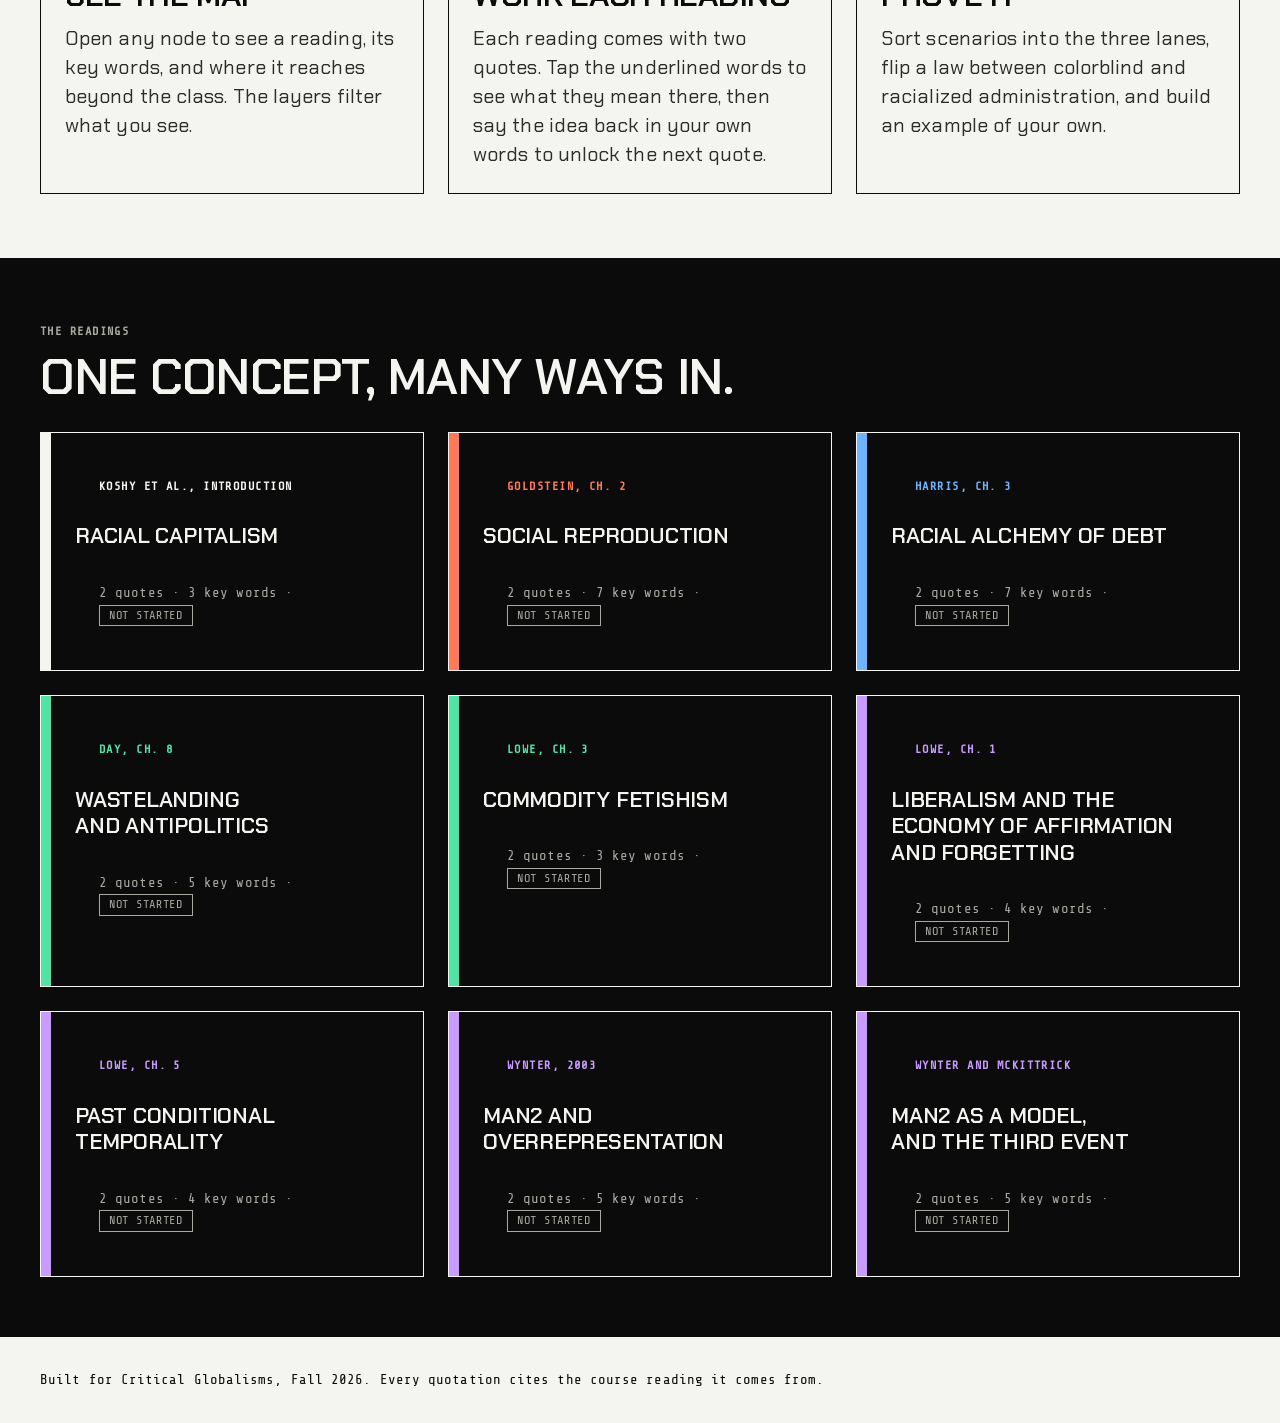
==== commit 0dc6402b: "Address feedback: Lowe on liberalism, Wynter on biology and mimesis, explicit cross-reading links; r" ====
--- a/docs/index.html
+++ b/docs/index.html
@@ -10,13 +10,13 @@
 <link rel="preconnect" href="https://fonts.googleapis.com">
 <link rel="preconnect" href="https://fonts.gstatic.com" crossorigin>
 <link href="https://fonts.googleapis.com/css2?family=Chakra+Petch:wght@400;500;600;700&family=Share+Tech+Mono&display=swap" rel="stylesheet">
-<link rel="stylesheet" href="styles.css?v=202610191956">
+<link rel="stylesheet" href="styles.css?v=202611061357">
 </head>
 <body>
 <a class="skip" href="#main">Skip to content</a>
 <div id="app"></div>
 <div id="popwrap"></div>
-<script src="data.js?v=202610191956"></script>
-<script src="app.js?v=202610191956"></script>
+<script src="data.js?v=202611061357"></script>
+<script src="app.js?v=202611061357"></script>
 </body>
 </html>
--- a/docs/styles.css
+++ b/docs/styles.css
@@ -584,3 +584,6 @@
 @media (max-width:1100px){.tgrid{grid-template-columns:1fr}}
 
 .byline .in{justify-content:flex-end}
+
+/* explicit link notes under 'Talks to' */
+.talks .lnote{margin:-2px 0 10px;padding:0 4px 0 18px;font-family:var(--sans);font-size:15px;line-height:1.5;color:var(--muted)}
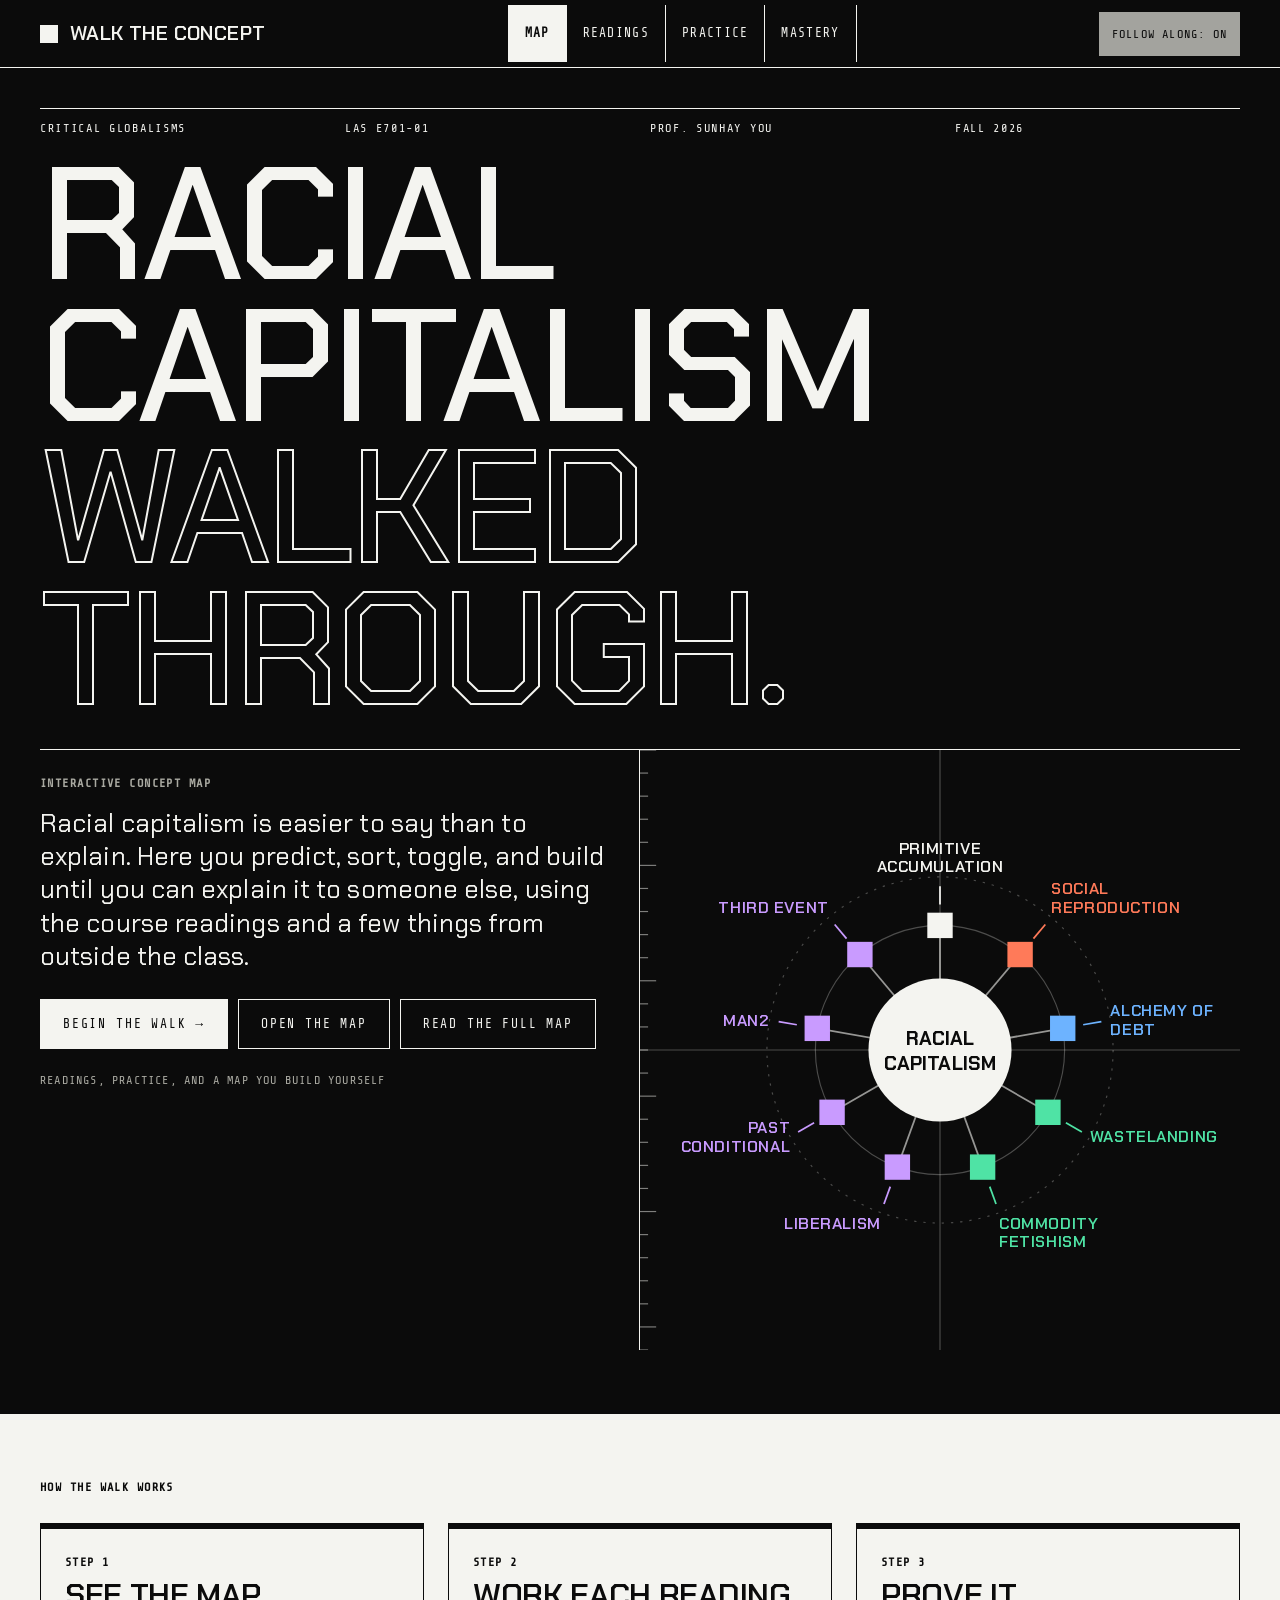
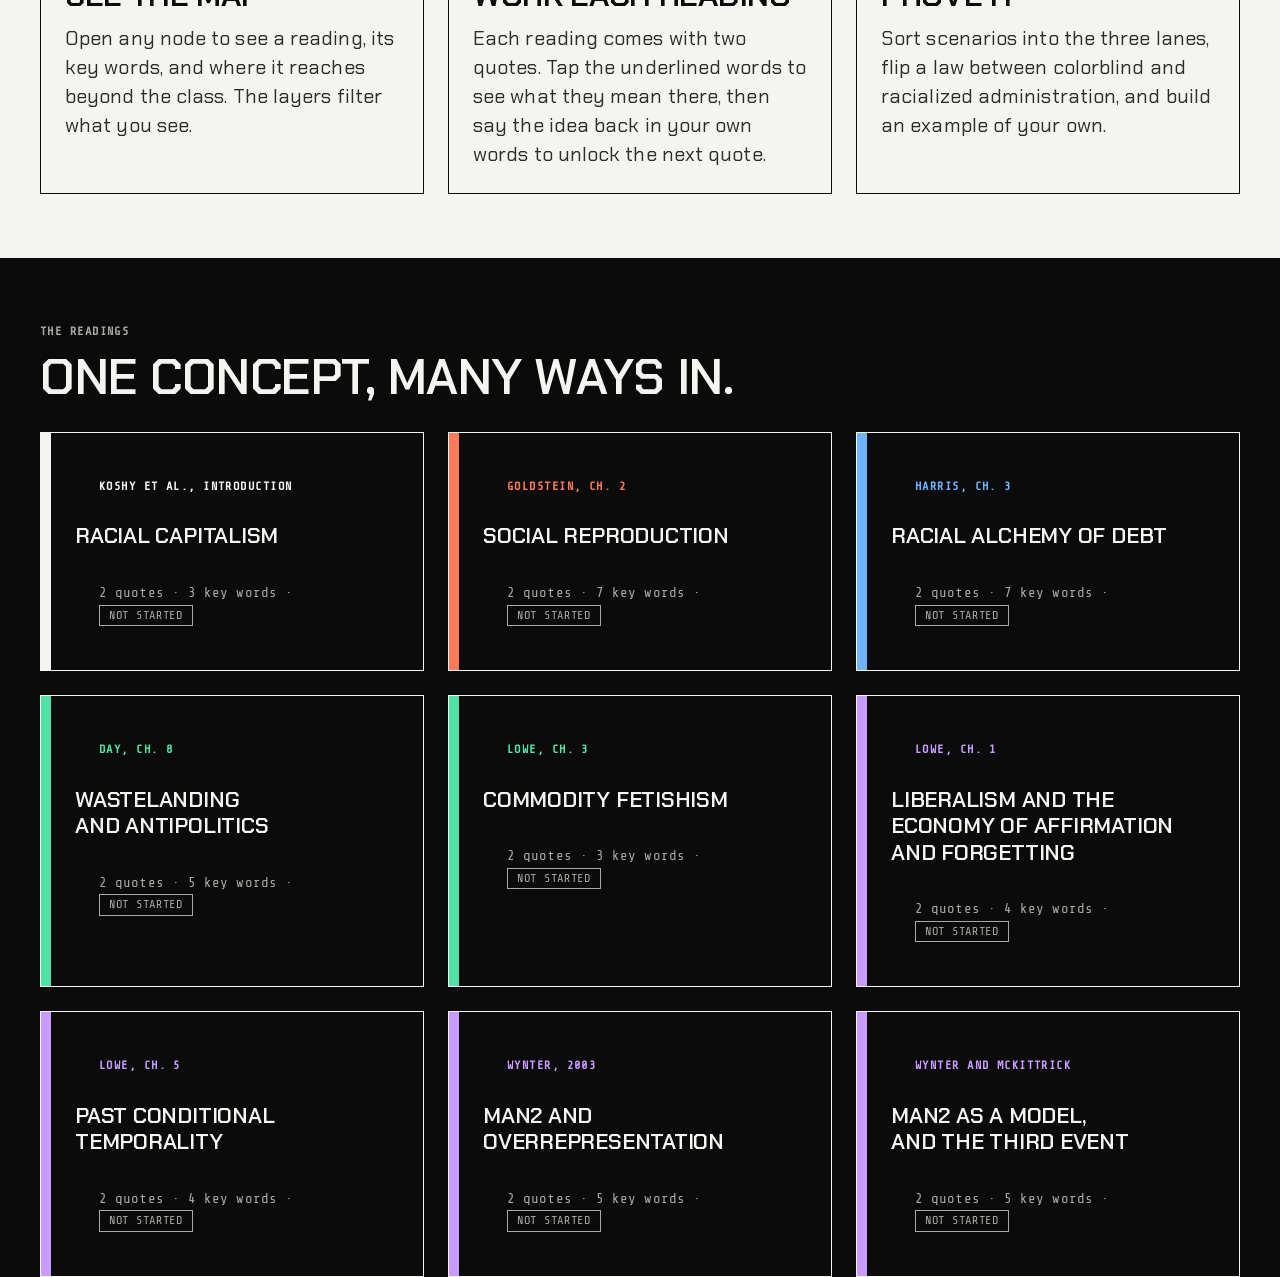
==== commit 34ebe50f: "Remove site footer Co-Authored-By: Claude Sonnet 5.5 <noreply@anthropic.com>" ====
--- a/docs/index.html
+++ b/docs/index.html
@@ -10,13 +10,13 @@
 <link rel="preconnect" href="https://fonts.googleapis.com">
 <link rel="preconnect" href="https://fonts.gstatic.com" crossorigin>
 <link href="https://fonts.googleapis.com/css2?family=Chakra+Petch:wght@400;500;600;700&family=Share+Tech+Mono&display=swap" rel="stylesheet">
-<link rel="stylesheet" href="styles.css?v=202611061357">
+<link rel="stylesheet" href="styles.css?v=202611061400">
 </head>
 <body>
 <a class="skip" href="#main">Skip to content</a>
 <div id="app"></div>
 <div id="popwrap"></div>
-<script src="data.js?v=202611061357"></script>
-<script src="app.js?v=202611061357"></script>
+<script src="data.js?v=202611061400"></script>
+<script src="app.js?v=202611061400"></script>
 </body>
 </html>
